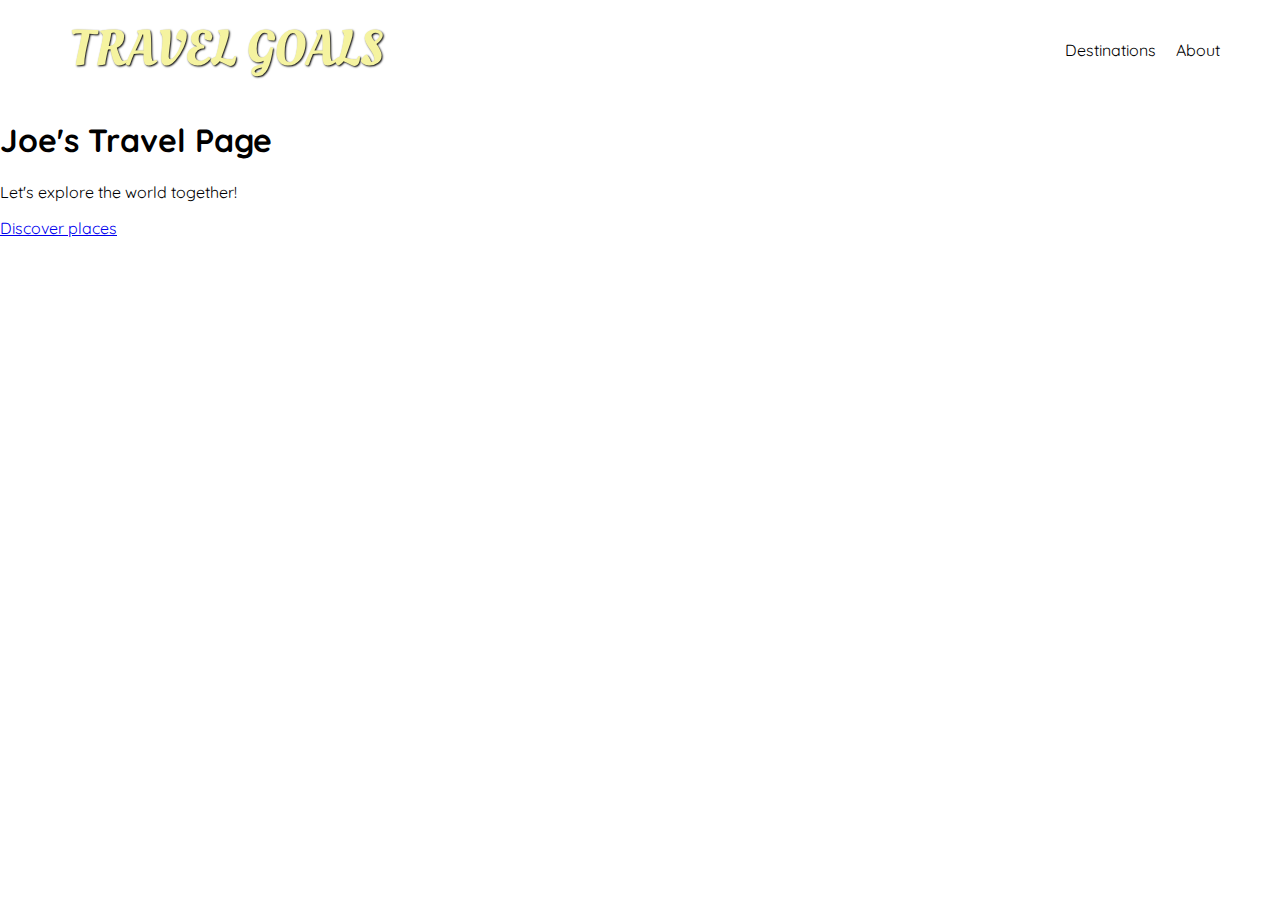
==== index.html @ dd0b7a2c "adding background image in html file" ====
<!DOCTYPE html>
<html lang="en">
  <head>
    <meta charset="UTF-8" />
    <meta http-equiv="X-UA-Compatible" content="IE=edge" />
    <meta name="viewport" content="width=device-width, initial-scale=1.0" />
    <link
      href="https://fonts.googleapis.com/css2?family=Raleway:wght@700&family=Oleo+Script:wght@700&family=Quicksand:wght@300;500;700&display=swap"
      rel="stylesheet"
    />
    <link rel="stylesheet" href="sytle.css">
    <link rel="stylesheet" href="shared.css">
    <title>Document</title>
  </head>
  <body>
    <header>
      <div id="page-logo">
        <a href="/index.html">Travel Goals</a>
      </div>
      <nav>
        <ul>
          <li><a href="/places.html"></a> Destinations</li>
          <li>About</li>
        </ul>
      </nav>
    </header>
    <main>
      <section id="hero">
        <h1>Joe's Travel Page</h1>
        <p>Let's explore the world together!</p>
        <a href="/places.html">Discover places</a>
      </section>
      <section id="highlight"></section>
    </main>
    <footer></footer>
  </body>
</html>
---- sytle.css ----
#hero{
    height:800px;
    background-color:url("ocean.jpg");
    background-position: center;
    background-size:cover;
}
---- shared.css ----
body {
  font-family: "Quicksand", sans-serif;
  margin: 0px;
}
header {
  display: flex;
  justify-content: space-between;
  align-items: center;
  padding: 15px 60px;
}
ul {
  list-style: none;
  margin: 0;
  padding: 0px;
}
header ul {
  display: flex;
}
header li {
  margin-left: 20px;
}

#page-logo a {
  padding: 10px;
  font-family: "Oleo Script", sans-serif;
  color: rgb(245, 243, 160);
  font-size: 50px;
  text-decoration: none;
  text-shadow: 1px 1px 2px rgb(0, 0, 0);
  text-transform: uppercase;
}
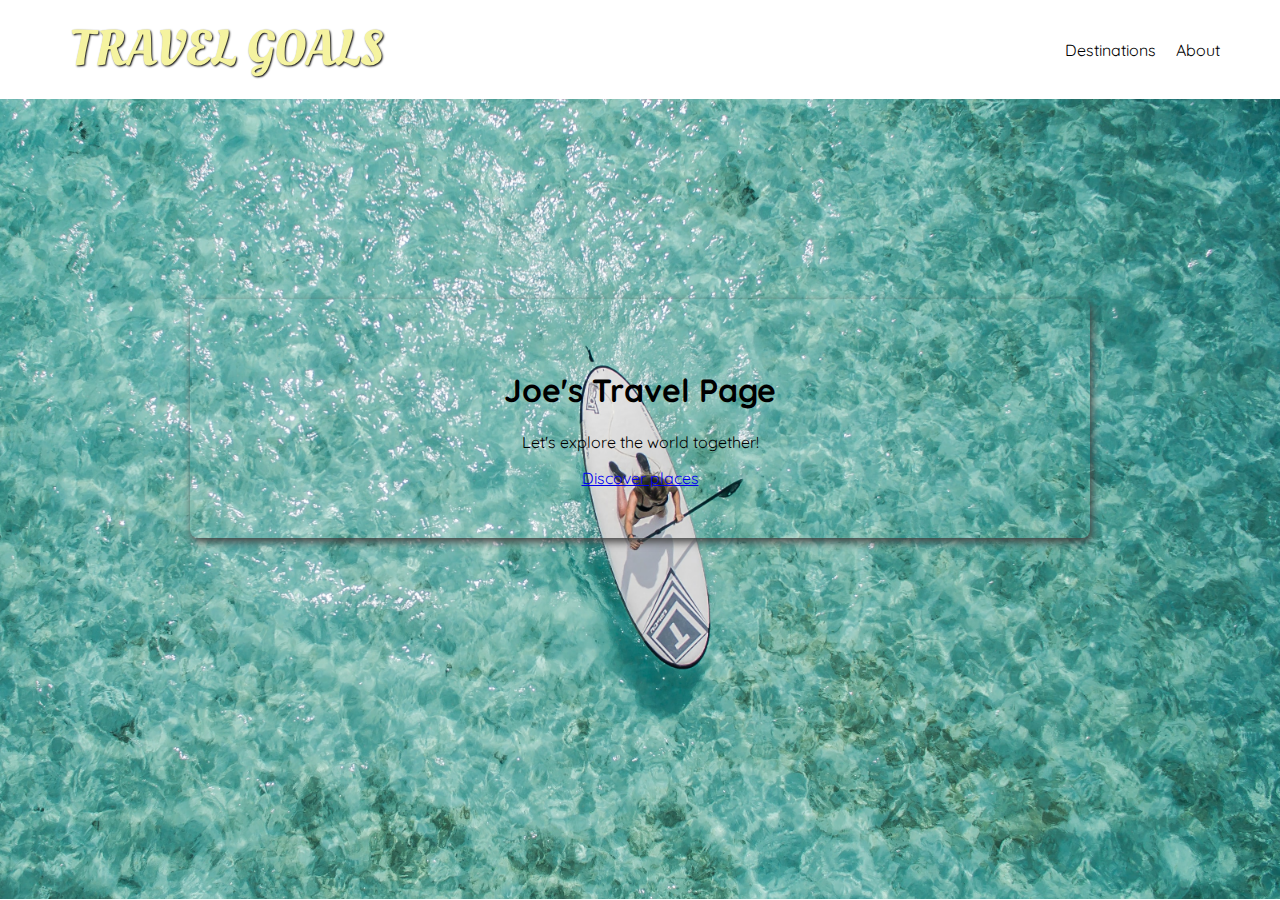
==== commit d7120335: "positioning the element" ====
--- a/index.html
+++ b/index.html
@@ -8,8 +8,8 @@
       href="https://fonts.googleapis.com/css2?family=Raleway:wght@700&family=Oleo+Script:wght@700&family=Quicksand:wght@300;500;700&display=swap"
       rel="stylesheet"
     />
-    <link rel="stylesheet" href="sytle.css">
-    <link rel="stylesheet" href="shared.css">
+    <link rel="stylesheet" href="sytle.css" />
+    <link rel="stylesheet" href="shared.css" />
     <title>Document</title>
   </head>
   <body>
@@ -26,9 +26,11 @@
     </header>
     <main>
       <section id="hero">
-        <h1>Joe's Travel Page</h1>
-        <p>Let's explore the world together!</p>
-        <a href="/places.html">Discover places</a>
+        <div id="hero-content">
+          <h1>Joe's Travel Page</h1>
+          <p>Let's explore the world together!</p>
+          <a href="/places.html">Discover places</a>
+        </div>
       </section>
       <section id="highlight"></section>
     </main>
--- a/sytle.css
+++ b/sytle.css
@@ -1,6 +1,17 @@
 #hero{
     height:800px;
-    background-color:url("ocean.jpg");
+    background-image:url("/ocean.jpg");
     background-position: center;
     background-size:cover;
-}+}
+#hero-content{
+    width:900px;
+    background-color:rgba(51,47,47,0,8);
+    box-shadow:2px 4px 8px rgb(68,67,67);
+    border-radius: 8px;
+    text-align:center;
+    padding:50px 0px;
+    margin:0 auto;
+    position:relative;
+    top:200px;
+}
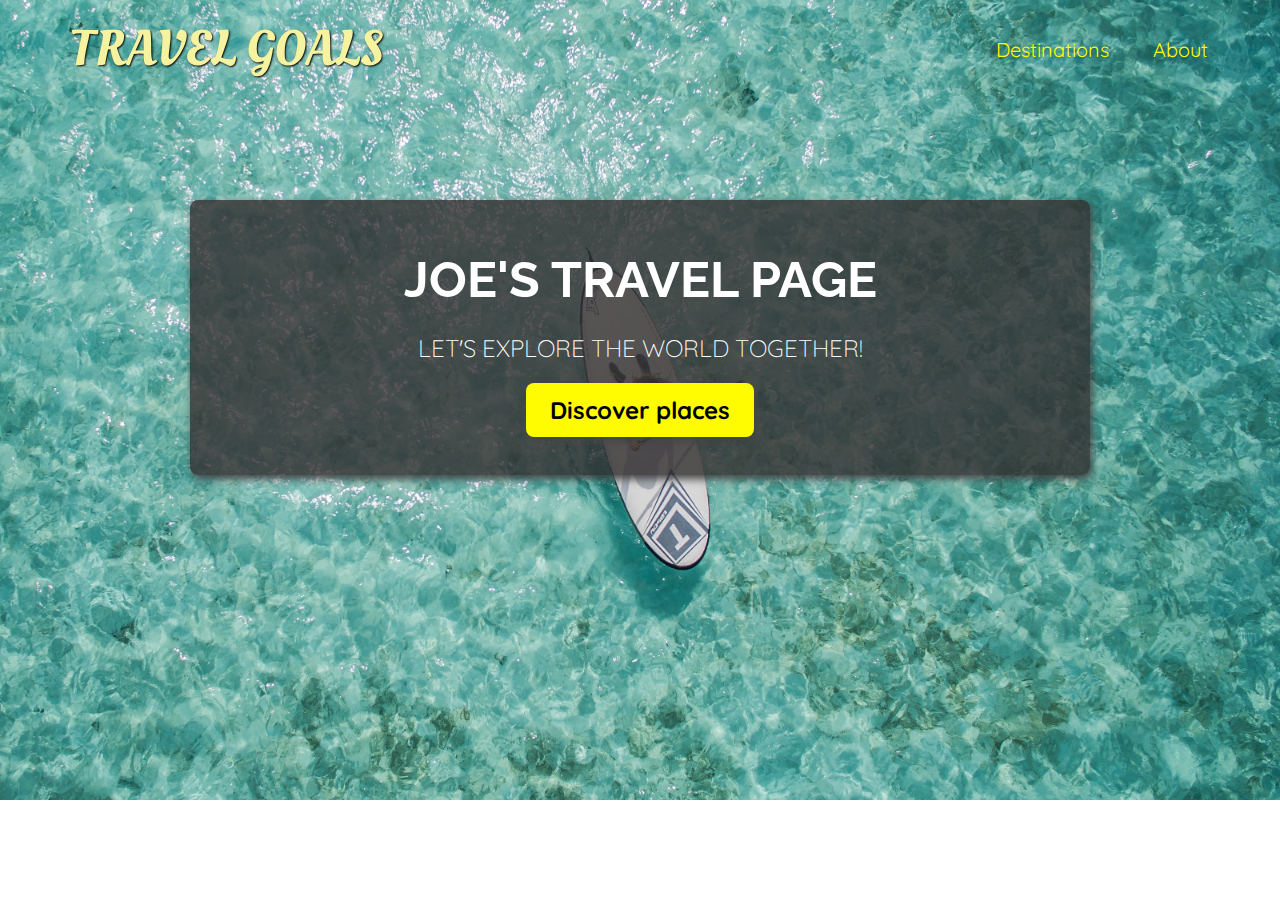
==== commit 2a739e4e: "adding absolute postion in header" ====
--- a/index.html
+++ b/index.html
@@ -19,8 +19,8 @@
       </div>
       <nav>
         <ul>
-          <li><a href="/places.html"></a> Destinations</li>
-          <li>About</li>
+          <li><a href="/places.html">Destinations</a></li>
+          <li><a href="">About</a></li>
         </ul>
       </nav>
     </header>
--- a/sytle.css
+++ b/sytle.css
@@ -6,7 +6,7 @@
 }
 #hero-content{
     width:900px;
-    background-color:rgba(51,47,47,0,8);
+    background-color: rgba(51,47,47,0.8);
     box-shadow:2px 4px 8px rgb(68,67,67);
     border-radius: 8px;
     text-align:center;
@@ -15,3 +15,30 @@
     position:relative;
     top:200px;
 }
+#hero-content h1{
+    color: white;
+    text-transform: uppercase;
+    font-size:50px;
+    font-family: "Raleway", sans-serif;
+    margin:0px;
+}
+#hero-content p{
+    color: white;
+    text-transform:uppercase;
+    font-size:24px;
+    font-weight:300;
+    margin-bottom:32px;
+}
+#hero-content a{
+    text-decoration: none;
+    background-color: rgb(255,251,0);
+    padding:12px 24px;
+    color:black;
+    font-size:24px;
+    font-weight:bold;
+    border-radius:8px;
+    box-shadow:2px 4px 8px rgb(68,67,67)
+}
+#hero-content a:hover{
+    background-color: rgb(255,238,0);
+}--- a/shared.css
+++ b/shared.css
@@ -7,6 +7,9 @@
   justify-content: space-between;
   align-items: center;
   padding: 15px 60px;
+  position: absolute;
+  width:100%;
+  box-sizing: border-box;
 }
 ul {
   list-style: none;
@@ -29,3 +32,15 @@
   text-shadow: 1px 1px 2px rgb(0, 0, 0);
   text-transform: uppercase;
 }
+header a{
+  color:rgb(255,251,0);
+  text-decoration:none;
+  font-size:20px;
+  padding:12px;
+  text-shadow: 1px 1px 2px rgba(0,0,0,0.2);
+  border-radius: 6px;
+}
+header a:hover{
+  color:rgb(77,77,77);
+  background-color:rgb(255,251,0);
+}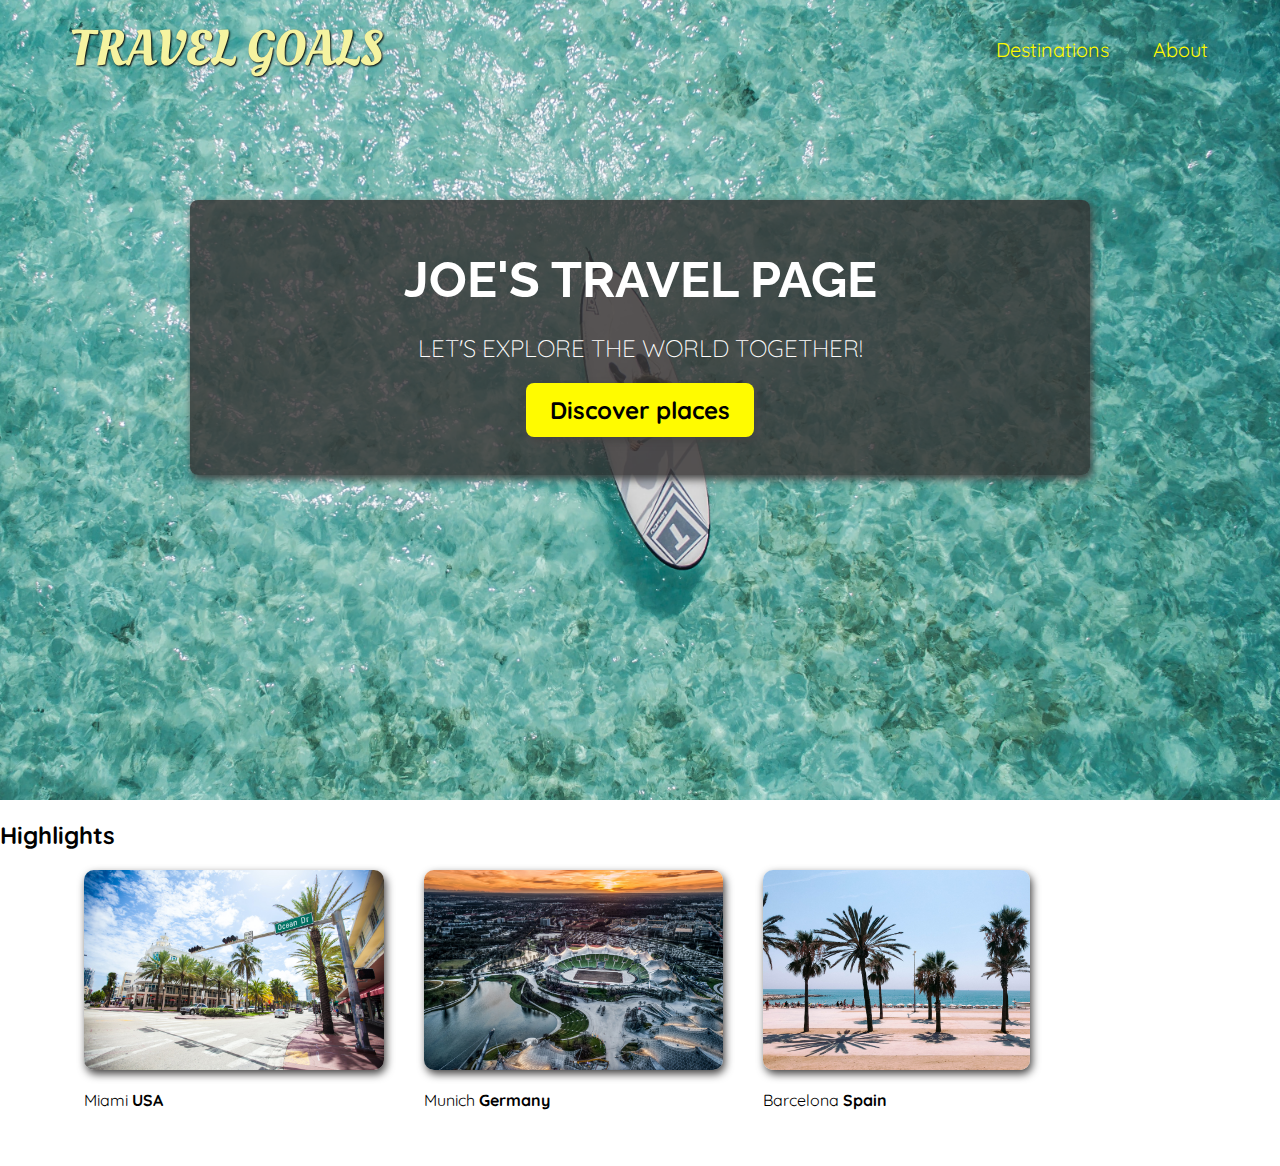
==== commit 1afe4441: "managing images" ====
--- a/index.html
+++ b/index.html
@@ -32,7 +32,23 @@
           <a href="/places.html">Discover places</a>
         </div>
       </section>
-      <section id="highlight"></section>
+      <section id="highlight">
+        <h2>Highlights</h2>
+        <ul id="destinations">
+          <li class="destination">
+            <img src="miami.jpg" alt="image of miami usa" />
+            <p>Miami <strong>USA</strong></p>
+          </li>
+          <li class="destination">
+            <img src="munich.jpg" alt="image of munich" />
+            <p>Munich <strong>Germany</strong></p>
+          </li>
+          <li class="destination">
+            <img src="barcelona.jpg" alt="image of barcelona" />
+            <p>Barcelona <strong>Spain</strong></p>
+          </li>
+        </ul>
+      </section>
     </main>
     <footer></footer>
   </body>
--- a/sytle.css
+++ b/sytle.css
@@ -37,8 +37,26 @@
     font-size:24px;
     font-weight:bold;
     border-radius:8px;
-    box-shadow:2px 4px 8px rgb(68,67,67)
+    box-shadow:2px 4px 8px rgb(68,67,67);
+    object-fit: fill;
 }
 #hero-content a:hover{
     background-color: rgb(255,238,0);
+}
+#destinations{
+    display:flex;
+    width:90%;
+    margin:auto;
+    margin-bottom: 40px;
+}
+.destination {
+    margin:0 20px;
+    
+}
+.destination img{
+    height:200px;
+    width:100%;
+    box-shadow:2px 4px 8px rgb(68,67,67);
+    border-radius:10px;
+    object-fit:fill;
 }--- a/shared.css
+++ b/shared.css
@@ -40,7 +40,7 @@
   text-shadow: 1px 1px 2px rgba(0,0,0,0.2);
   border-radius: 6px;
 }
-header a:hover{
+header nav a:hover{
   color:rgb(77,77,77);
   background-color:rgb(255,251,0);
 }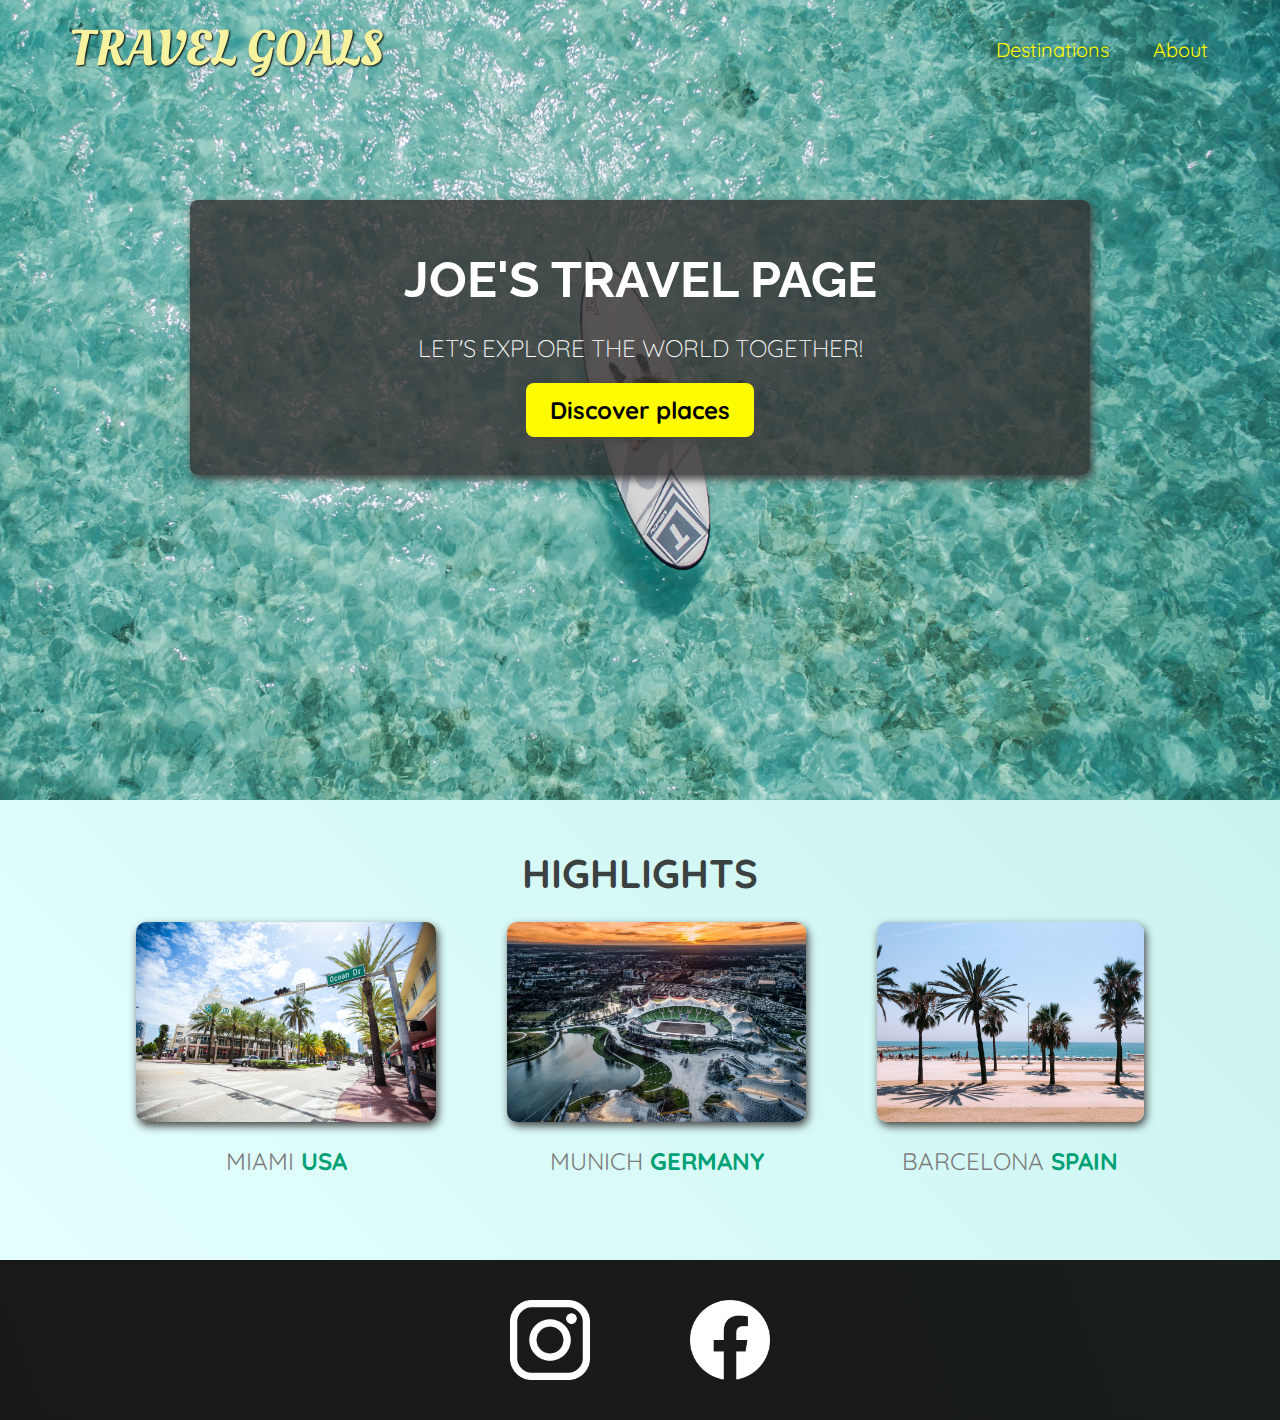
==== commit 51afe531: "new style" ====
--- a/index.html
+++ b/index.html
@@ -50,6 +50,20 @@
         </ul>
       </section>
     </main>
-    <footer></footer>
+    <footer>
+      <ul>
+      <li>
+        <a href="https://www.instagram.com">
+          <img src="insta.png" alt="instagram image">
+        </a>
+      </li>
+      <li>
+        <a href="www.facebook.com">
+          <img src="facebook.png" alt="facebook image">
+        </a>
+      </li>
+      </ul>
+      
+    </footer>
   </body>
 </html>
--- a/sytle.css
+++ b/sytle.css
@@ -48,15 +48,37 @@
     width:90%;
     margin:auto;
     margin-bottom: 40px;
+    justify-content: space-evenly;
 }
 .destination {
     margin:0 20px;
+    text-transform:uppercase;
     
+}
+.destination p{
+    text-align:center;
+    font-size:24px;
+    color:rgb(124,123,123);
+    margin:20px 0;
 }
 .destination img{
     height:200px;
     width:100%;
     box-shadow:2px 4px 8px rgb(68,67,67);
     border-radius:10px;
-    object-fit:fill;
+    object-fit:cover;
+}
+.destination strong{
+    color:rgb(0,160,117);
+}
+#highlight h2{
+    text-align:center;
+    text-transform: uppercase;
+    color:rgb(59,65,64);
+    font-size:40px;
+    margin: 24px 0;
+}
+#highlight{
+    padding:24px;
+    background:linear-gradient(45deg, rgb(227,255,253),rgb(202,243,240));
 }--- a/shared.css
+++ b/shared.css
@@ -43,4 +43,21 @@
 header nav a:hover{
   color:rgb(77,77,77);
   background-color:rgb(255,251,0);
+}
+footer{
+  background:linear-gradient(70deg,rgb(24,24,24),rgb(25,29,29));
+  padding:40px;
+}
+footer ul{
+  display:flex;
+  justify-content: center;
+
+}
+footer li{
+  width:80px;
+  height: 80px;
+  margin: 0 50px;
+}
+footer img{
+  width:100%;
 }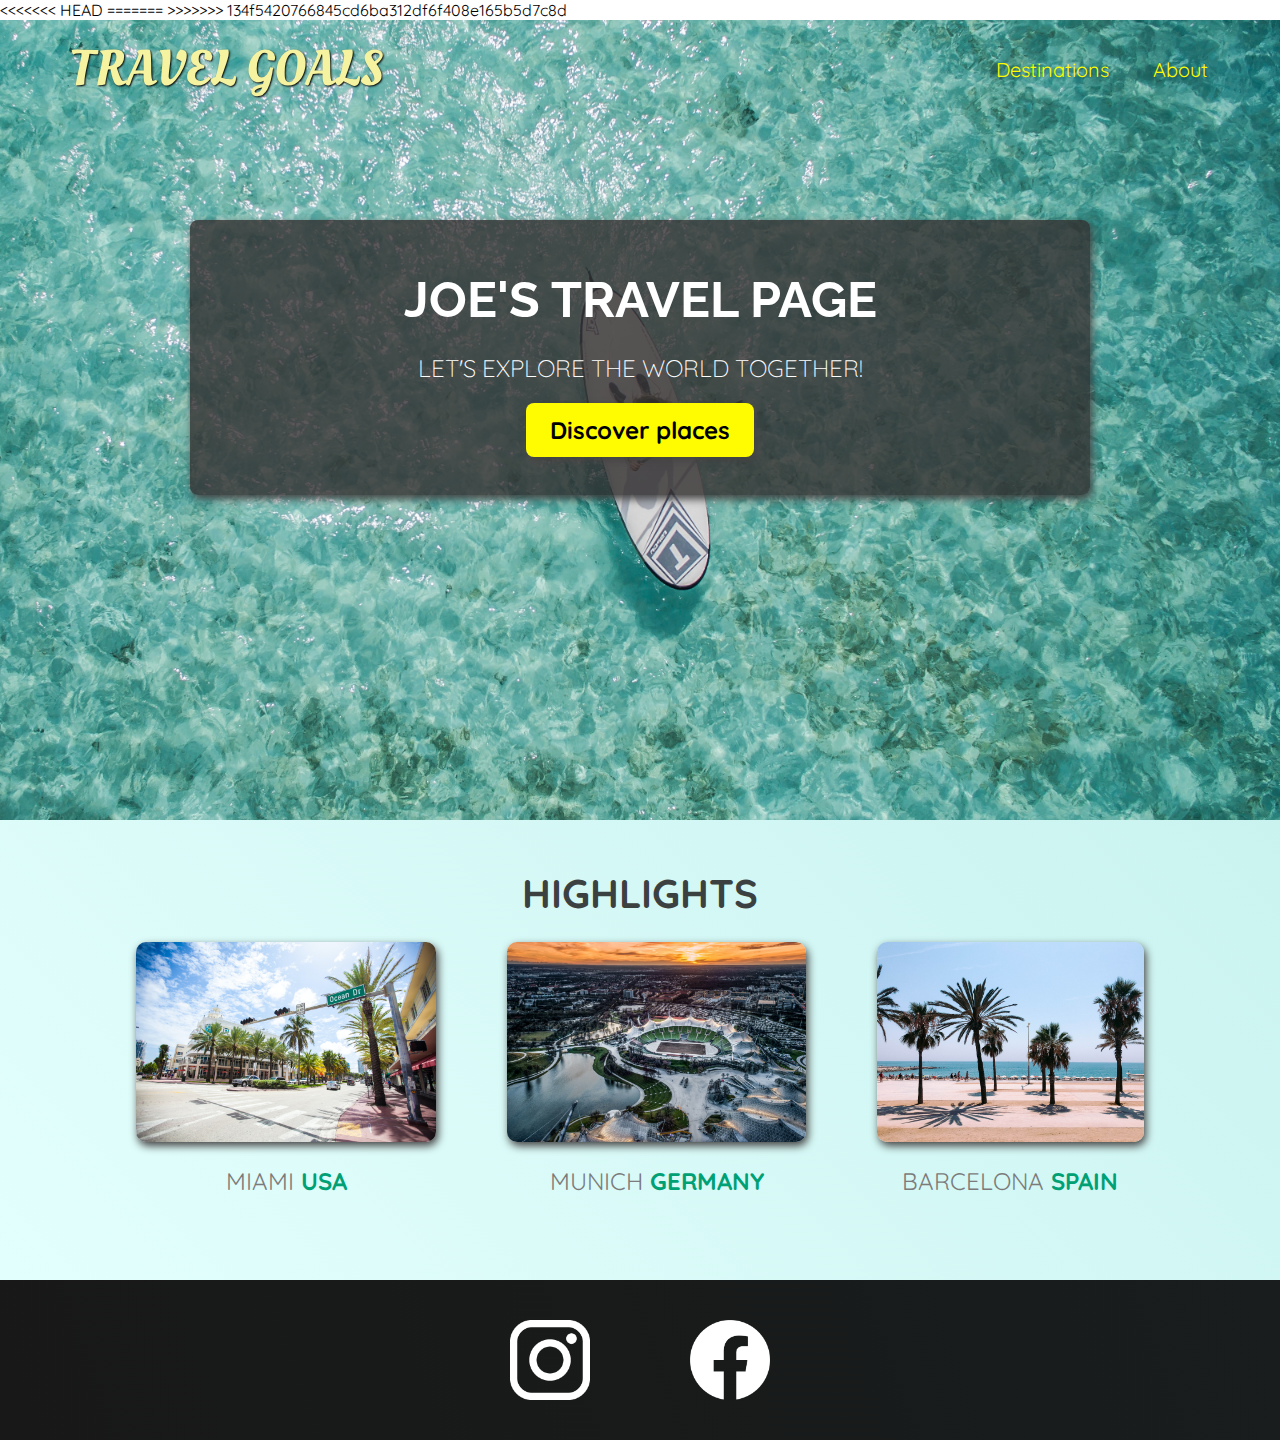
==== commit 886fd93f: "new updates" ====
--- a/index.html
+++ b/index.html
@@ -4,6 +4,12 @@
     <meta charset="UTF-8" />
     <meta http-equiv="X-UA-Compatible" content="IE=edge" />
     <meta name="viewport" content="width=device-width, initial-scale=1.0" />
+<<<<<<< HEAD
+=======
+    <link rel="stylesheet" href="sytle.css" />
+    <link rel="preconnect" href="https://fonts.googleapis.com">
+    <link rel="preconnect" href="https://fonts.gstatic.com" crossorigin />
+>>>>>>> 134f5420766845cd6ba312df6f408e165b5d7c8d
     <link
       href="https://fonts.googleapis.com/css2?family=Raleway:wght@700&family=Oleo+Script:wght@700&family=Quicksand:wght@300;500;700&display=swap"
       rel="stylesheet"
@@ -36,15 +42,15 @@
         <h2>Highlights</h2>
         <ul id="destinations">
           <li class="destination">
-            <img src="miami.jpg" alt="image of miami usa" />
+            <img src="images/miami.jpg" alt="image of miami usa" />
             <p>Miami <strong>USA</strong></p>
           </li>
           <li class="destination">
-            <img src="munich.jpg" alt="image of munich" />
+            <img src="images/munich.jpg" alt="image of munich" />
             <p>Munich <strong>Germany</strong></p>
           </li>
           <li class="destination">
-            <img src="barcelona.jpg" alt="image of barcelona" />
+            <img src="images/barcelona.jpg" alt="image of barcelona" />
             <p>Barcelona <strong>Spain</strong></p>
           </li>
         </ul>
@@ -53,13 +59,13 @@
     <footer>
       <ul>
       <li>
-        <a href="https://www.instagram.com">
-          <img src="insta.png" alt="instagram image">
+        <a href="https://www.instagram.com" target="_blank">
+          <img src="images/insta.png" alt="instagram image">
         </a>
       </li>
       <li>
-        <a href="www.facebook.com">
-          <img src="facebook.png" alt="facebook image">
+        <a href="https://www.facebook.com" target="_blank">
+          <img src="images/facebook.png" alt="facebook image">
         </a>
       </li>
       </ul>
--- a/sytle.css
+++ b/sytle.css
@@ -1,6 +1,6 @@
 #hero{
     height:800px;
-    background-image:url("/ocean.jpg");
+    background-image:url("images/ocean.jpg");
     background-position: center;
     background-size:cover;
 }
--- a/sytle.css
+++ b/sytle.css
@@ -1,6 +1,6 @@
 #hero{
     height:800px;
-    background-image:url("/ocean.jpg");
+    background-image:url("images/ocean.jpg");
     background-position: center;
     background-size:cover;
 }
--- a/shared.css
+++ b/shared.css
@@ -60,4 +60,5 @@
 }
 footer img{
   width:100%;
+  height:100%;
 }